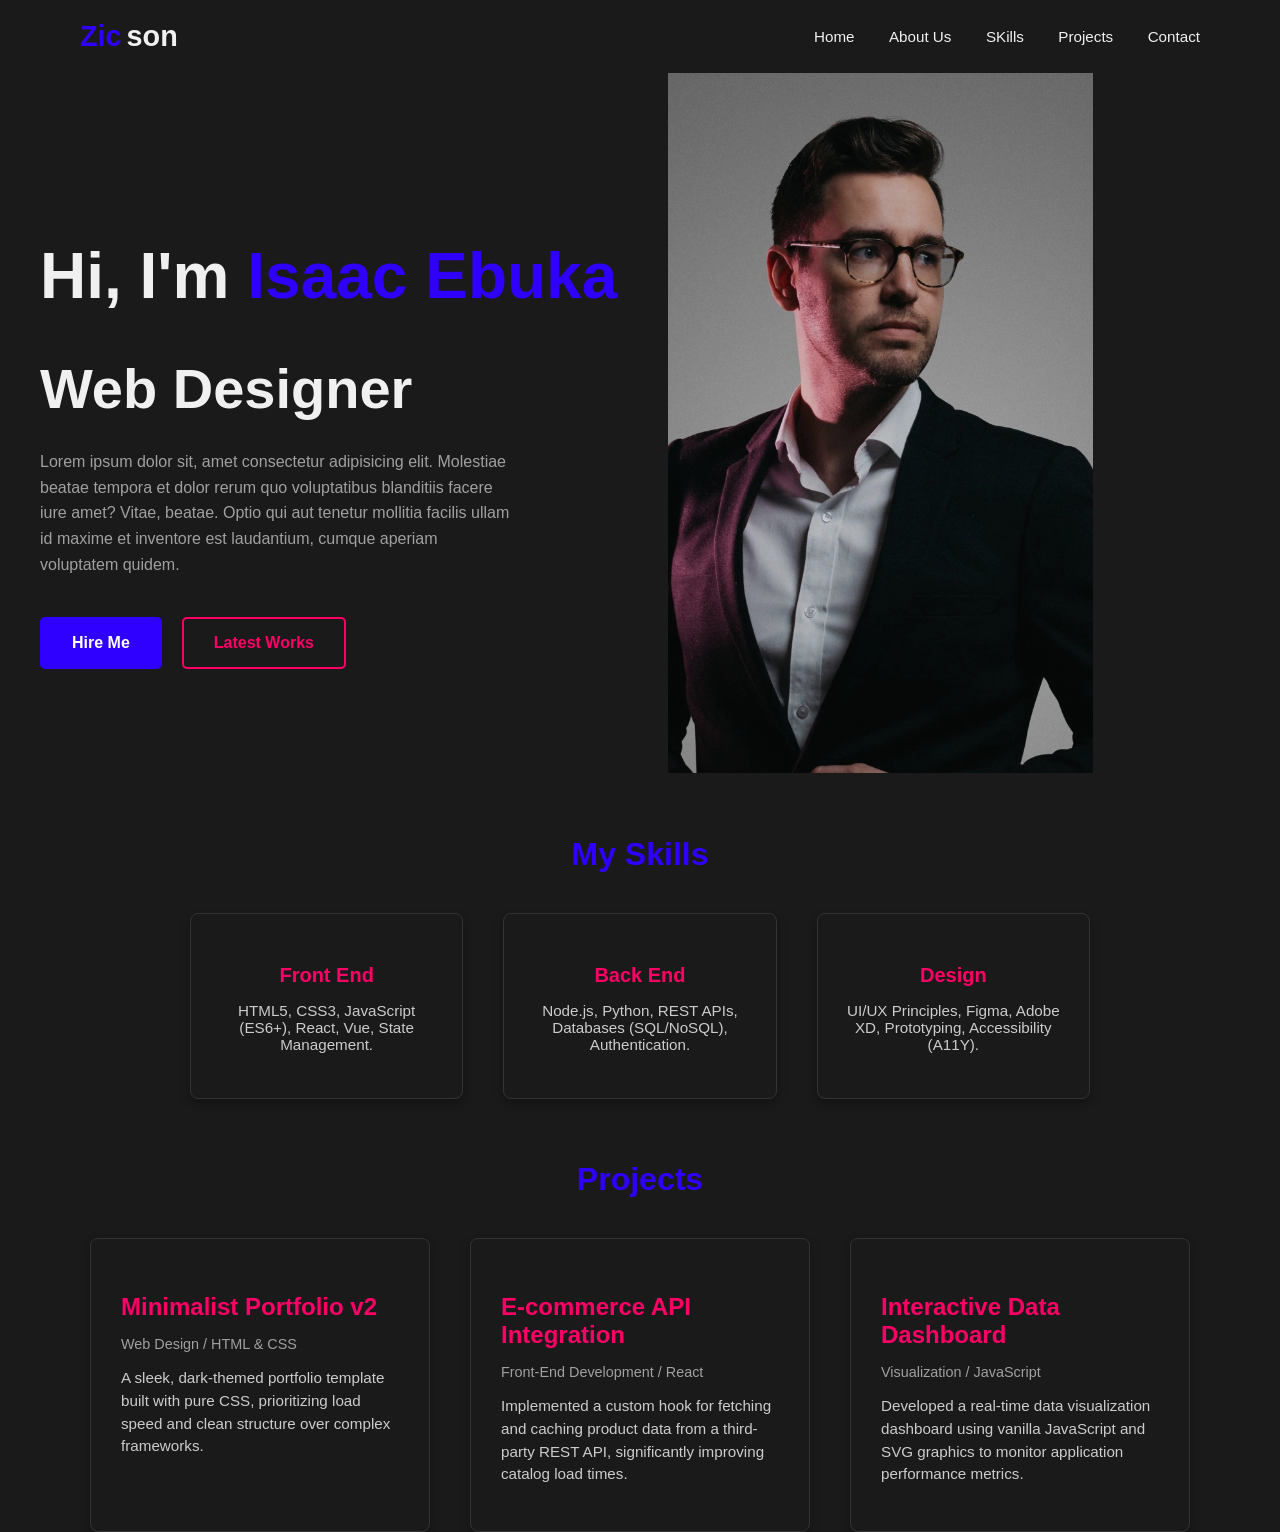
==== index.html @ b7f69d91 "first deployment today" ====
<!DOCTYPE html>
<html lang="en">
<head>
    <meta charset="UTF-8">
    <meta name="viewport" content="width=device-width, initial-scale=1.0">
    <title>Isaac Ebuka - Web Designer</title>
    
    <style>
        /* --- Base Styles --- */
        body {
            font-family: Arial, sans-serif;
            margin: 0;
            padding: 0;
            background-color: #1a1a1a;
          width: 1200px; 
            margin: 0 auto;
            min-height: 100vh; 
            position: relative; 
        }


        /* --- Header ad Nav*/
        .head {
            display: flex;
            justify-content: space-between;
            align-items: center;
            padding: 20px 40px;
        }
        .brand {
            font-size: 1.8rem;
            font-weight: bold;
            color: #f0f0f0; 
            text-decoration: none;
            display: flex;
            align-items: center;
        }
        .brand span {
            color: #2f00ff; 
            margin-right: 5px;
        }
        .menu a {
            color: #f0f0f0;
            text-decoration: none;
            margin-left: 30px;
            font-size: 0.95rem;
            padding-bottom: 2px;
            border-bottom: 1px solid transparent; 
        }
        .menu a:hover {
            color: #ff0066;
            border: #ff0066;
        }

        /* --- Hero Section --- */
        .hero {
            position: relative;
            height: 700px; 
            display: flex;
            align-items: center; 
        }

        .hero-photo {
            position: absolute;
            top: 0;
            right: 0;
            width: 60%; 
            height: 100%;
            background-image: url('./L1110002-Edit.jpg'); /* Placeholder URL */
            background-size: contain;
            background-position: center;
            background-repeat: no-repeat;
            opacity: 0.8; 
        }
        
        .hero-content {
            position: relative; 
            z-index: 1;
            width: 50%;
        }

        .greet {
            font-size: 4rem;
            font-weight: bold;
            line-height: 1.1;
            margin-bottom: 10px;
            color: #f0f0f0;
        }
        .greet span {
            color: #2f00ff;
        }
        .tag {
            font-size: 3.5rem;
            font-weight: bold;
            line-height: 1.1;
            margin-bottom: 30px;
            color: #f0f0f0;
        }
        .text {
            width: 80%; 
            font-size: 1rem;
            line-height: 1.6;
            color: #a0a0a0; 
            margin-bottom: 40px;
        }

        /* Buttons */
        .group {
            display: flex;
            gap: 20px;
        }
        .button {
            display: inline-block;
            padding: 15px 30px;
            text-decoration: none;
            border-radius: 5px;
            font-weight: bold;
            font-size: 1rem;
            transition: background-color 0.3s, color 0.3s, border-color 0.3s, transform 0.3s;
            cursor: pointer;
        }
        .button:hover {
            transform: translateY(-3px);
        }
        .fill {
            background-color: #2f00ff;
            color: #fff;
            border: 2px solid #2f00ff;
        }
        .fill:hover {
            background-color: #ff0066; 
        }
        .line {
            background-color: transparent;
            color: #ff0066; 
            border: 2px solid #ff0066;
        }
        .line:hover {
            background-color: #ff0066; 
            color: #fff;
        }


         /* --- Skills  --- */
        .skillgrid {
            display: grid;
            grid-template-columns: repeat(3, 1fr);
            gap: 40px;
            max-width: 900px;
            margin: 0 auto;
            text-align: center;
        }
        .scard {
            background-color: #1a1a1a;
            border-radius: 8px;
            padding: 30px 20px;
            border: 1px solid #333;
            box-shadow: 0 4px 10px rgba(0, 0, 0, 0.3);
            transition: border-color 0.3s;
        }
        .scard:hover {
            border-color: #ff0066;
        }
        .shead {
            font-size: 1.25rem;
            font-weight: bold;
            color: #ff0066;
            margin-bottom: 10px;
        }
        .sdetail {
            font-size: 0.95rem;
            color: #ccc;
        }
        .title {
            text-align: center;
            font-size: 2rem;
            font-weight: bold;
            color: #2f00ff;
            margin-bottom: 40px;
        }

         /* --- Projects  --- */
        .grid {
            display: grid;
            grid-template-columns: repeat(3, 1fr);  
            gap: 40px;
            max-width: 1100px;
            margin: 0 auto;
        }
        .item {
            background-color: #1a1a1a;
            border-radius: 8px;
            padding: 30px;
            border: 1px solid #333;
            box-shadow: 0 4px 10px rgba(0, 0, 0, 0.3);
            transition: transform 0.3s;
        }
        .item:hover {
            transform: translateY(-5px);
            border-color: #ff0066;

        }
        .name {
            font-size: 1.5rem;
            font-weight: bold;
            color: #ff0066;
            margin-bottom: 10px;
        }
        .meta {
            color: #a0a0a0;
            font-size: 0.9rem;
            margin-bottom: 15px;
        }
        .detail {
            font-size: 0.95rem;
            line-height: 1.5;
            color: #ccc;
        }


    </style>
</head>
<body>


        <header class="head">
            <a href="#" class="brand"><span>Zic</span>son</a>
            <nav class="menu">
                <a href="#">Home</a>
                <a href="#">About Us</a>
                <a href="#">SKills</a>
                <a href="#">Projects</a>
                <a href="#">Contact</a>
            </nav>
        </header>

        <!-- Hero Section -->
         <section class="hero">
           <div class="hero-photo"></div>

            <div class="hero-content">
                <p class="greet">Hi, I'm <span class="accent">Isaac Ebuka</span></p>
                <h1 class="tag">Web Designer</h1>
                <p class="text">
            Lorem ipsum dolor sit, amet consectetur adipisicing elit. Molestiae beatae tempora et dolor rerum quo voluptatibus blanditiis facere iure amet? Vitae, beatae. Optio qui aut tenetur mollitia facilis ullam id maxime et inventore est laudantium, cumque aperiam voluptatem quidem.                </p>
                <div class="group">
                    <a href="#" class="button fill">Hire Me</a>
                    <a href="#" class="button line">Latest Works</a>
                </div>
            </div>
        </section>
        <br><br>


         <section class="section" id="skills">
            <h2 class="title">My Skills</h2>
            <div class="skillgrid">
                <div class="scard">
                    <h3 class="shead">Front End</h3>
                    <p class="sdetail">HTML5, CSS3, JavaScript (ES6+), React, Vue, State Management.</p>
                </div>
                <div class="scard">
                    <h3 class="shead">Back End</h3>
                    <p class="sdetail">Node.js, Python, REST APIs, Databases (SQL/NoSQL), Authentication.</p>
                </div>
                <div class="scard">
                    <h3 class="shead">Design</h3>
                    <p class="sdetail">UI/UX Principles, Figma, Adobe XD, Prototyping, Accessibility (A11Y).</p>
                </div>
            </div>
        </section>
        <br><br>


          <!-- Projects  -->
        <section class="section" id="projects">
            <h2 class="title">Projects</h2>
            <div class="grid">
                <div class="item">
                    <h3 class="name">Minimalist Portfolio v2</h3>
                    <p class="meta">Web Design / HTML & CSS</p>
                    <p class="detail">A sleek, dark-themed portfolio template built with pure CSS, prioritizing load speed and clean structure over complex frameworks.</p>
                </div>
                <div class="item">
                    <h3 class="name">E-commerce API Integration</h3>
                    <p class="meta">Front-End Development / React</p>
                    <p class="detail">Implemented a custom hook for fetching and caching product data from a third-party REST API, significantly improving catalog load times.</p>
                </div>
                <div class="item">
                    <h3 class="name">Interactive Data Dashboard</h3>
                    <p class="meta">Visualization / JavaScript</p>
                    <p class="detail">Developed a real-time data visualization dashboard using vanilla JavaScript and SVG graphics to monitor application performance metrics.</p>
                </div>
            </div>
        </section>


       
</body>
</html>
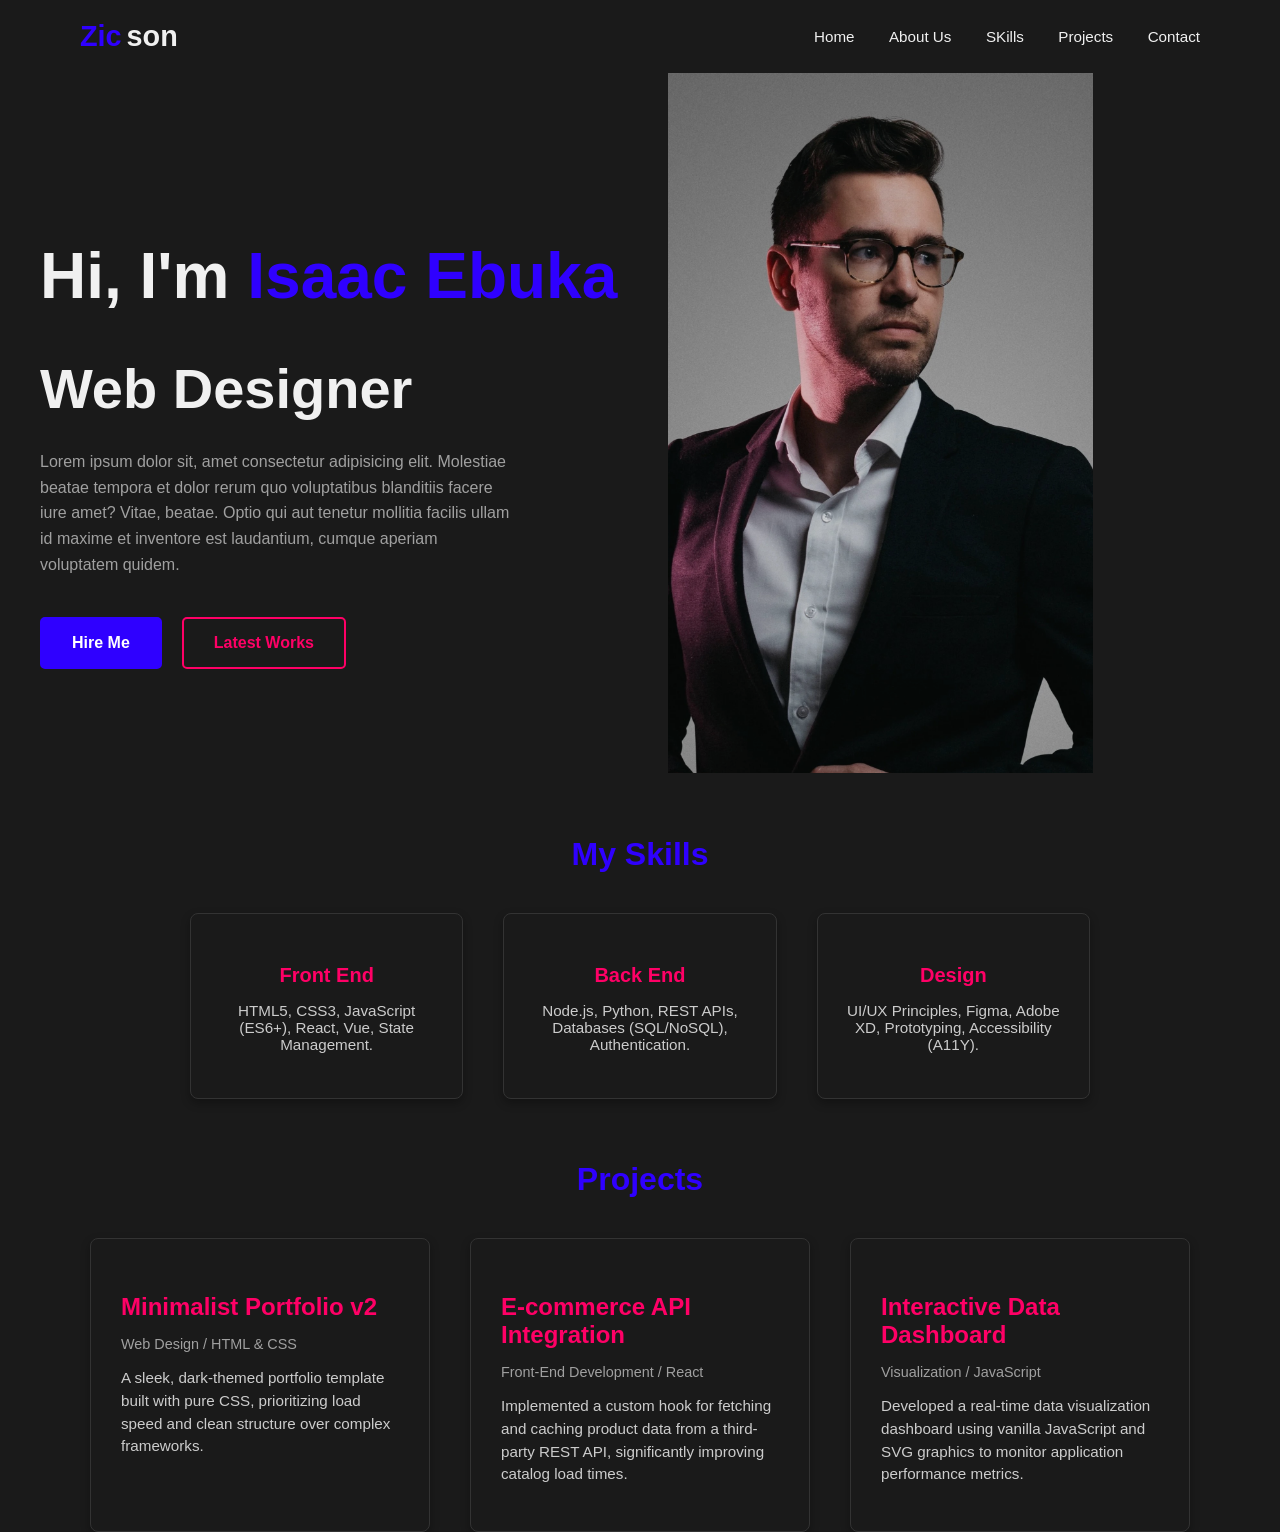
==== commit 2fd6e661: "Add responsive styles for mobile devices" ====
--- a/index.html
+++ b/index.html
@@ -216,6 +216,91 @@
             color: #ccc;
         }
 
+        /* Mobile devices (max-width: 768px) */
+    @media (max-width: 768px) {
+        .head {
+            flex-direction: column; /* Stack header items */
+            padding: 20px 0;
+        }
+
+        .brand {
+            margin-bottom: 15px;
+        }
+
+        .menu a {
+            margin: 0 10px; /* Tighter menu spacing */
+        }
+
+        .hero {
+            height: auto; /* Auto height on mobile */
+            padding: 60px 20px; /* Add top/bottom padding */
+            flex-direction: column;
+            text-align: center;
+        }
+
+        /* Hero Image/Photo adjustment for mobile */
+        .hero-photo {
+            position: relative; /* Make it flow naturally */
+            order: -1; /* Place it above content */
+            width: 80%; 
+            height: 300px;
+            margin: 0 auto 30px; 
+            background-size: contain;
+            opacity: 1; 
+        }
+
+        .hero-content {
+            width: 100%; /* Full width content */
+            padding-right: 0;
+            text-align: center;
+        }
+
+        .greet, .tag {
+            font-size: 2.5rem; /* Smaller text */
+        }
+
+        .text {
+            width: 100%; /* Full width text block */
+            margin: 0 auto 30px;
+        }
+
+        .group {
+            justify-content: center; /* Center buttons */
+        }
+        
+        /* Skills and Projects grids switch to a single column */
+        .skillgrid, .grid {
+            grid-template-columns: 1fr;
+            gap: 20px;
+        }
+    }
+
+    /* Small mobile devices (max-width: 480px) */
+    @media (max-width: 480px) {
+        .greet, .tag {
+            font-size: 2rem; /* Even smaller text */
+        }
+
+        .group {
+            flex-direction: column; /* Stack buttons vertically */
+            gap: 10px;
+        }
+        
+        .button {
+            padding: 12px 20px;
+        }
+
+        .menu {
+            display: flex;
+            flex-wrap: wrap; /* Allow menu items to wrap */
+            justify-content: center;
+        }
+        .menu a {
+            margin: 5px 10px; 
+        }
+    }
+</style>
+
 
     </style>
 </head>
@@ -296,4 +381,4 @@
 
        
 </body>
-</html>+</html>
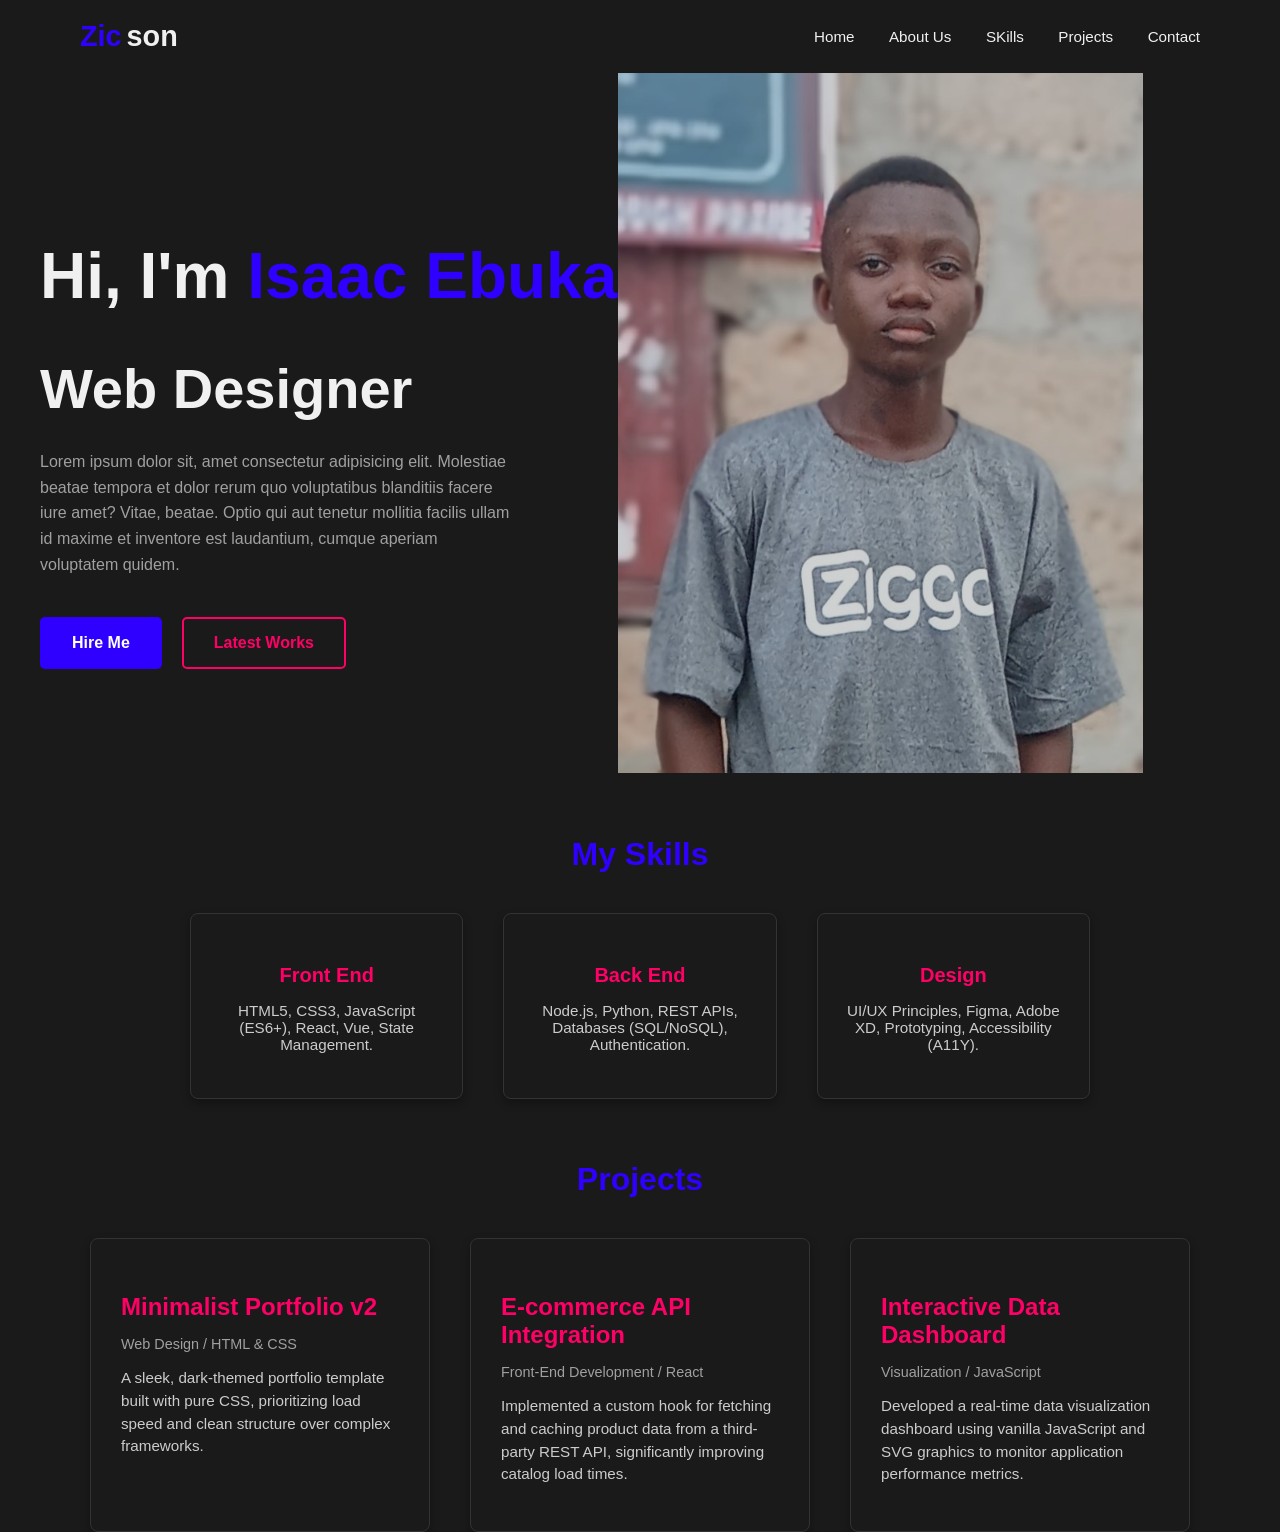
==== commit 644bdaae: "Update index.html" ====
--- a/index.html
+++ b/index.html
@@ -65,7 +65,7 @@
             right: 0;
             width: 60%; 
             height: 100%;
-            background-image: url('./L1110002-Edit.jpg'); /* Placeholder URL */
+            background-image: url('./IMG_20251103_17531.jpg'); 
             background-size: contain;
             background-position: center;
             background-repeat: no-repeat;
@@ -216,90 +216,84 @@
             color: #ccc;
         }
 
-        /* Mobile devices (max-width: 768px) */
-    @media (max-width: 768px) {
-        .head {
-            flex-direction: column; /* Stack header items */
-            padding: 20px 0;
-        }
-
-        .brand {
-            margin-bottom: 15px;
-        }
-
-        .menu a {
-            margin: 0 10px; /* Tighter menu spacing */
-        }
-
-        .hero {
-            height: auto; /* Auto height on mobile */
-            padding: 60px 20px; /* Add top/bottom padding */
-            flex-direction: column;
-            text-align: center;
-        }
-
-        /* Hero Image/Photo adjustment for mobile */
-        .hero-photo {
-            position: relative; /* Make it flow naturally */
-            order: -1; /* Place it above content */
-            width: 80%; 
-            height: 300px;
-            margin: 0 auto 30px; 
-            background-size: contain;
-            opacity: 1; 
-        }
-
-        .hero-content {
-            width: 100%; /* Full width content */
-            padding-right: 0;
-            text-align: center;
-        }
-
-        .greet, .tag {
-            font-size: 2.5rem; /* Smaller text */
-        }
-
-        .text {
-            width: 100%; /* Full width text block */
-            margin: 0 auto 30px;
-        }
-
-        .group {
-            justify-content: center; /* Center buttons */
-        }
+      
+
+
+
+/*  Mobile Phones own (Max width 768px) */
+@media (max-width: 768px) {
+    .head {
+        flex-direction: column;
+        padding: 10px 0;
+    }
+
+    .menu {
+        margin-top: 10px;
+        text-align: center;
+    }
+
+    .menu a {
+        margin: 0 10px;
+        font-size: 0.9rem;
+    }
+
+    
+    .hero {
+        flex-direction: column;
+        height: auto;
+        padding-top: 50px;
+    }
+
+    .hero-photo {
+        position: static; 
+        width: 100%;
+        height: 300px; 
+        background-position: top center; 
+        order: -1; 
+    }
+
+    .hero-content {
+        width: 100%; 
+        text-align: center;
+        padding: 20px 0;
+    }
+
+    .text {
+        width: 40%; 
+        margin: 20px auto;
+    }
+    
+    .greet, .tag {
+        font-size: 2.5rem;
+        line-height: 1.2;
+    }
+
+    .title {
+        font-size: 1.5rem;
+        margin-bottom: 20px;
+    }
+
+    .group {
+        justify-content: center; 
+    }
+    
+    .button {
+        padding: 12px 20px;
+        font-size: 0.9rem;
+    }
+
+    .skillgrid, .grid {
+        grid-template-columns: 1fr; 
+        gap: 15px;
+        max-width: 40%;
+    }
+
+    .scard, .item {
+        padding: 20px;
+    }
+}
+
         
-        /* Skills and Projects grids switch to a single column */
-        .skillgrid, .grid {
-            grid-template-columns: 1fr;
-            gap: 20px;
-        }
-    }
-
-    /* Small mobile devices (max-width: 480px) */
-    @media (max-width: 480px) {
-        .greet, .tag {
-            font-size: 2rem; /* Even smaller text */
-        }
-
-        .group {
-            flex-direction: column; /* Stack buttons vertically */
-            gap: 10px;
-        }
-        
-        .button {
-            padding: 12px 20px;
-        }
-
-        .menu {
-            display: flex;
-            flex-wrap: wrap; /* Allow menu items to wrap */
-            justify-content: center;
-        }
-        .menu a {
-            margin: 5px 10px; 
-        }
-    }
-</style>
 
 
     </style>
